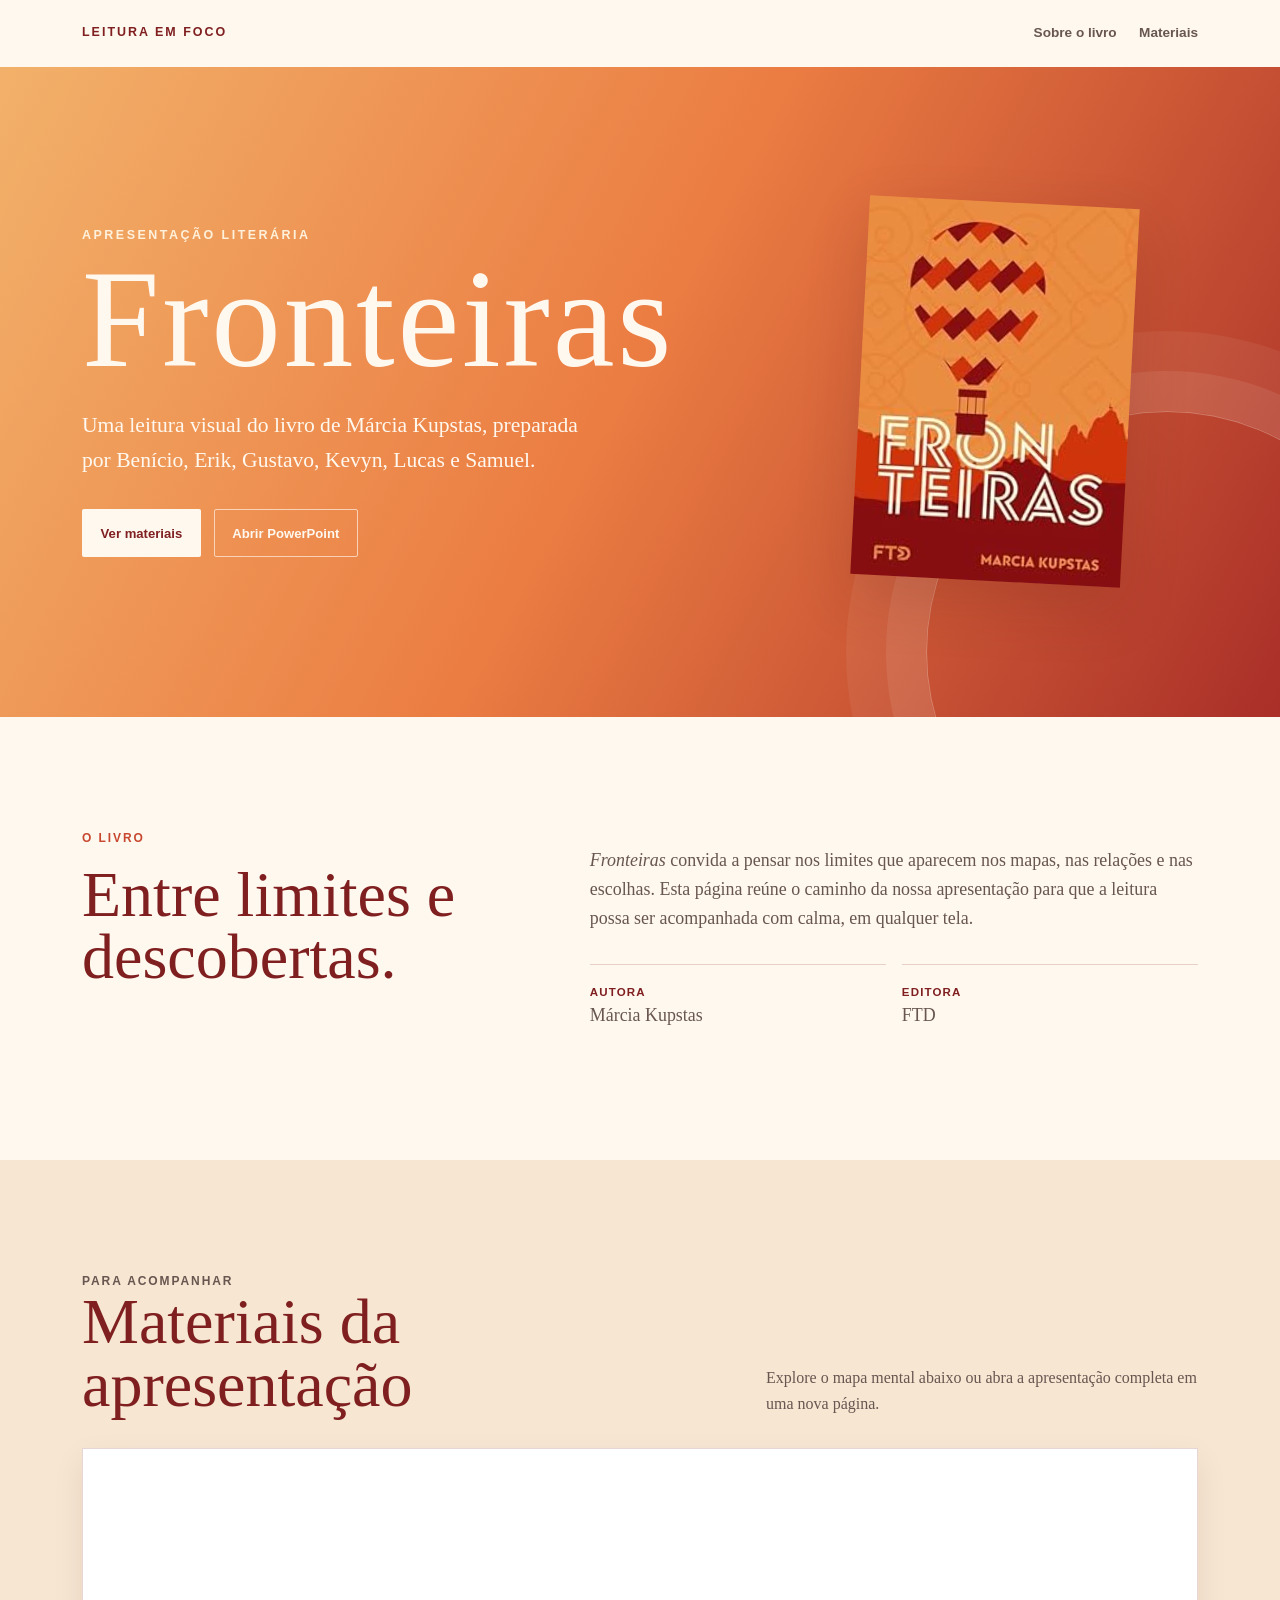
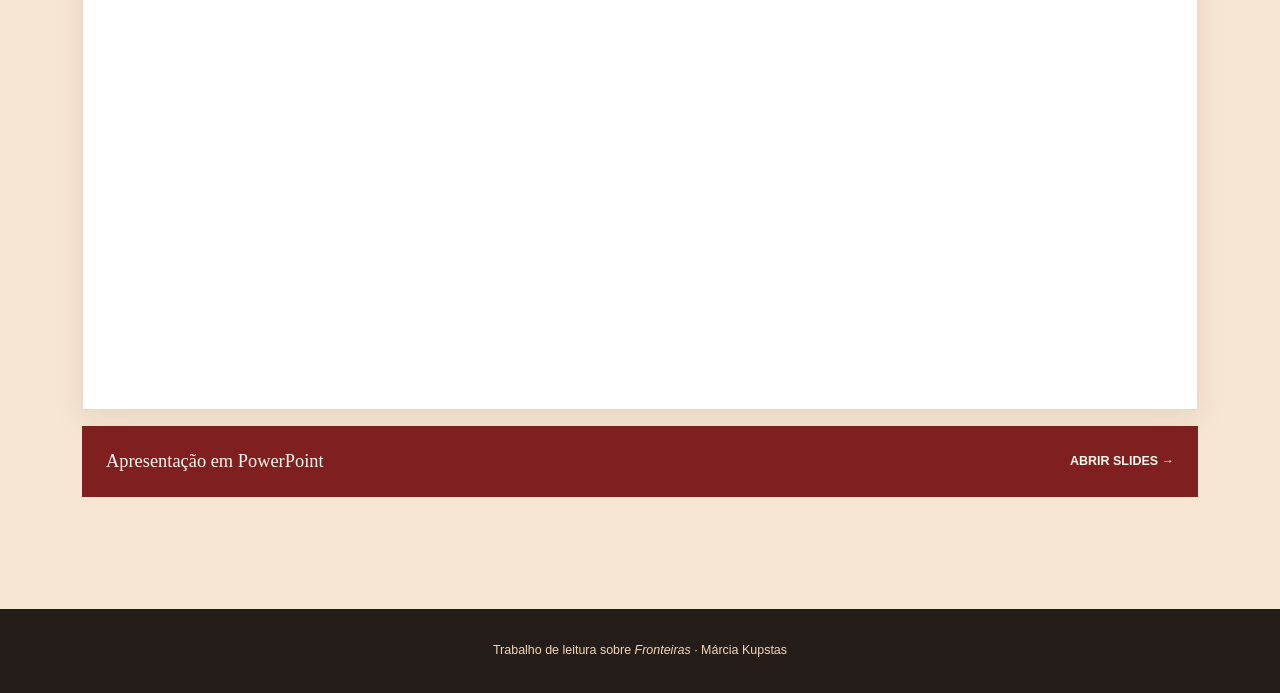
==== index.html @ c4d4e083 "a" ====
<!DOCTYPE html>
<html lang="pt-BR">

<head>
   <meta charset="UTF-8">
   <meta name="viewport" content="width=device-width, initial-scale=1.0">
   <meta name="description" content="Apresentação do livro Fronteiras, de Márcia Kupstas, com mapa mental e slides.">
   <title>Fronteiras | Apresentação do livro</title>
   <style>
      :root {
         --ink: #251d1a;
         --muted: #685650;
         --paper: #fff8ef;
         --cream: #f6e6d2;
         --coral: #c8482f;
         --deep-red: #7f1f20;
         --line: rgba(127, 31, 32, .18);
         --shadow: 0 22px 60px rgba(74, 27, 17, .16);
      }

      * {
         box-sizing: border-box;
      }

      html {
         scroll-behavior: smooth;
      }

      body {
         margin: 0;
         color: var(--ink);
         background: var(--paper);
         font-family: Georgia, "Times New Roman", serif;
         line-height: 1.6;
      }

      a {
         color: inherit;
      }

      .skip-link {
         position: absolute;
         left: 1rem;
         top: -4rem;
         z-index: 10;
         padding: .7rem 1rem;
         color: white;
         background: var(--deep-red);
         font-family: Arial, sans-serif;
         font-weight: 700;
      }

      .skip-link:focus {
         top: 1rem;
      }

      :focus-visible {
         outline: 3px solid #0d5c67;
         outline-offset: 4px;
      }

      .site-header {
         display: flex;
         align-items: center;
         justify-content: space-between;
         gap: 1.5rem;
         max-width: 1180px;
         margin: 0 auto;
         padding: 1.4rem 2rem;
      }

      .brand {
         color: var(--deep-red);
         font-family: Arial, sans-serif;
         font-size: .78rem;
         font-weight: 800;
         letter-spacing: .16em;
         text-decoration: none;
         text-transform: uppercase;
      }

      nav {
         display: flex;
         gap: 1.4rem;
      }

      nav a {
         color: var(--muted);
         font-family: Arial, sans-serif;
         font-size: .85rem;
         font-weight: 700;
         text-decoration: none;
      }

      nav a:hover {
         color: var(--coral);
      }

      .hero {
         position: relative;
         overflow: hidden;
         background: linear-gradient(118deg, #f2b16a 0%, #eb7c42 49%, #a92f28 100%);
      }

      .hero::after {
         position: absolute;
         right: -8rem;
         bottom: -11rem;
         width: 30rem;
         height: 30rem;
         border: 1px solid rgba(255, 248, 239, .3);
         border-radius: 50%;
         box-shadow: 0 0 0 2.5rem rgba(255, 248, 239, .08), 0 0 0 5rem rgba(255, 248, 239, .06);
         content: "";
      }

      .hero-inner {
         display: grid;
         grid-template-columns: minmax(0, 1.2fr) minmax(220px, .8fr);
         align-items: center;
         gap: clamp(2rem, 8vw, 8rem);
         max-width: 1180px;
         min-height: min(650px, calc(100vh - 78px));
         margin: 0 auto;
         padding: 5rem 2rem;
      }

      .eyebrow {
         margin: 0 0 1rem;
         color: #fff1db;
         font-family: Arial, sans-serif;
         font-size: .78rem;
         font-weight: 800;
         letter-spacing: .2em;
         text-transform: uppercase;
      }

      h1 {
         max-width: 8ch;
         margin: 0;
         color: #fff8ef;
         font-size: clamp(4rem, 11vw, 8.7rem);
         font-weight: 400;
         letter-spacing: .02em;
         line-height: .82;
      }

      .hero-copy {
         max-width: 31rem;
         margin: 2rem 0 0;
         color: #fff8ef;
         font-size: clamp(1.05rem, 2vw, 1.35rem);
      }

      .hero-actions {
         display: flex;
         flex-wrap: wrap;
         gap: .8rem;
         margin-top: 2rem;
      }

      .button {
         display: inline-flex;
         align-items: center;
         justify-content: center;
         min-height: 3rem;
         padding: .65rem 1.1rem;
         border: 1px solid transparent;
         border-radius: 2px;
         font-family: Arial, sans-serif;
         font-size: .82rem;
         font-weight: 800;
         text-decoration: none;
         transition: transform .2s ease, background-color .2s ease;
      }

      .button:hover {
         transform: translateY(-2px);
      }

      .button-primary {
         color: var(--deep-red);
         background: #fff8ef;
      }

      .button-secondary {
         color: #fff8ef;
         border-color: rgba(255, 248, 239, .65);
      }

      .cover {
         position: relative;
         z-index: 1;
         width: min(100%, 270px);
         margin: 0 auto;
         box-shadow: var(--shadow);
         transform: rotate(3deg);
      }

      .cover img {
         display: block;
         width: 100%;
         height: auto;
      }

      .section {
         max-width: 1180px;
         margin: 0 auto;
         padding: clamp(4rem, 9vw, 7rem) 2rem;
      }

      .intro-grid {
         display: grid;
         grid-template-columns: minmax(0, .8fr) minmax(0, 1.2fr);
         gap: clamp(2rem, 8vw, 8rem);
         align-items: start;
      }

      .section-label {
         margin: 0 0 1rem;
         color: var(--coral);
         font-family: Arial, sans-serif;
         font-size: .75rem;
         font-weight: 800;
         letter-spacing: .16em;
         text-transform: uppercase;
      }

      h2 {
         margin: 0;
         color: var(--deep-red);
         font-size: clamp(2.4rem, 5vw, 4.8rem);
         font-weight: 400;
         line-height: .98;
      }

      .intro-copy {
         max-width: 38rem;
         color: var(--muted);
         font-size: 1.12rem;
      }

      .facts {
         display: grid;
         grid-template-columns: repeat(2, 1fr);
         gap: 1rem;
         margin-top: 2rem;
      }

      .fact {
         padding: 1.1rem 0;
         border-top: 1px solid var(--line);
      }

      .fact strong {
         display: block;
         color: var(--deep-red);
         font-family: Arial, sans-serif;
         font-size: .72rem;
         letter-spacing: .1em;
         text-transform: uppercase;
      }

      .showcase {
         background: var(--cream);
      }

      .section-heading {
         display: flex;
         justify-content: space-between;
         gap: 2rem;
         align-items: end;
         margin-bottom: 2rem;
      }

      .section-heading p {
         max-width: 27rem;
         margin: 0;
         color: var(--muted);
      }

      .embed-frame {
         overflow: hidden;
         min-height: 500px;
         border: 1px solid var(--line);
         background: white;
         box-shadow: 0 12px 30px rgba(74, 27, 17, .08);
      }

      .embed-frame iframe {
         display: block;
         width: 100%;
         height: 560px;
         border: 0;
      }

      .slides-link {
         display: flex;
         align-items: center;
         justify-content: space-between;
         gap: 1.5rem;
         margin-top: 1rem;
         padding: 1.3rem 1.5rem;
         color: var(--paper);
         background: var(--deep-red);
         text-decoration: none;
      }

      .slides-link:hover {
         background: var(--coral);
      }

      .slides-link span:first-child {
         font-size: 1.15rem;
      }

      .slides-link span:last-child {
         font-family: Arial, sans-serif;
         font-size: .78rem;
         font-weight: 800;
         text-transform: uppercase;
      }

      footer {
         padding: 2rem;
         color: #f5d8b4;
         background: var(--ink);
         font-family: Arial, sans-serif;
         font-size: .78rem;
         text-align: center;
      }

      @media (max-width: 700px) {
         .site-header {
            align-items: flex-start;
            padding: 1.2rem 1.2rem;
         }

         nav {
            gap: .8rem;
         }

         nav a {
            font-size: .72rem;
         }

         .hero-inner {
            grid-template-columns: 1fr;
            min-height: auto;
            padding: 4.5rem 1.2rem 5rem;
         }

         .cover {
            grid-row: 1;
            width: min(58vw, 220px);
         }

         .hero-content {
            grid-row: 2;
         }

         .section {
            padding-right: 1.2rem;
            padding-left: 1.2rem;
         }

         .intro-grid {
            grid-template-columns: 1fr;
            gap: 2rem;
         }

         .section-heading {
            display: block;
         }

         .section-heading p {
            margin-top: 1rem;
         }

         .embed-frame {
            min-height: 360px;
         }

         .embed-frame iframe {
            height: 420px;
         }

         .slides-link {
            align-items: flex-start;
            flex-direction: column;
            gap: .5rem;
         }
      }

      @media (prefers-reduced-motion: reduce) {
         html {
            scroll-behavior: auto;
         }

         .button {
            transition: none;
         }

         .button:hover {
            transform: none;
         }
      }
   </style>
</head>

<body>
   <a class="skip-link" href="#conteudo">Pular para o conteúdo</a>
   <header class="site-header">
      <a class="brand" href="index.html" aria-label="Fronteiras, início">Leitura em foco</a>
      <nav aria-label="Navegação principal">
         <a href="#sobre">Sobre o livro</a>
         <a href="#materiais">Materiais</a>
      </nav>
   </header>

   <main id="conteudo">
      <section class="hero" aria-labelledby="titulo-principal">
         <div class="hero-inner">
            <div class="hero-content">
               <p class="eyebrow">Apresentação literária</p>
               <h1 id="titulo-principal">Fronteiras</h1>
               <p class="hero-copy">Uma leitura visual do livro de Márcia Kupstas, preparada por Benício, Erik, Gustavo,
                  Kevyn, Lucas e Samuel.</p>
               <div class="hero-actions">
                  <a class="button button-primary" href="#materiais">Ver materiais</a>
                  <a class="button button-secondary" href="capa.html">Abrir PowerPoint</a>
               </div>
            </div>
            <figure class="cover">
               <img src="public/capa-livro.png" alt="Capa do livro Fronteiras, de Márcia Kupstas">
            </figure>
         </div>
      </section>

      <section class="section" id="sobre" aria-labelledby="sobre-titulo">
         <div class="intro-grid">
            <div>
               <p class="section-label">O livro</p>
               <h2 id="sobre-titulo">Entre limites e descobertas.</h2>
            </div>
            <div class="intro-copy">
               <p><em>Fronteiras</em> convida a pensar nos limites que aparecem nos mapas, nas relações e nas escolhas.
                  Esta página reúne o caminho da nossa apresentação para que a leitura possa ser acompanhada com calma,
                  em qualquer tela.</p>
               <div class="facts" aria-label="Informações do livro">
                  <div class="fact"><strong>Autora</strong>Márcia Kupstas</div>
                  <div class="fact"><strong>Editora</strong>FTD</div>
               </div>
            </div>
         </div>
      </section>

      <section class="showcase" id="materiais" aria-labelledby="materiais-titulo">
         <div class="section">
            <div class="section-heading">
               <div>
                  <p class="section-label">Para acompanhar</p>
                  <h2 id="materiais-titulo">Materiais da apresentação</h2>
               </div>
               <p>Explore o mapa mental abaixo ou abra a apresentação completa em uma nova página.</p>
            </div>
            <div class="embed-frame">
               <iframe
                  src="https://embed.coggle.it/diagram/aqmb4dEy4UHBpnop/6BCoBfhQWocgBFJ1VQScPAamagjJx0FGRqaHLo5Eqbg"
                  title="Mapa mental da apresentação sobre o livro Fronteiras" allowfullscreen loading="lazy"></iframe>
            </div>
            <a class="slides-link" href="capa.html">
               <span>Apresentação em PowerPoint</span>
               <span>Abrir slides &rarr;</span>
            </a>
         </div>
      </section>
   </main>

   <footer>Trabalho de leitura sobre <em>Fronteiras</em> · Márcia Kupstas</footer>
</body>

</html>
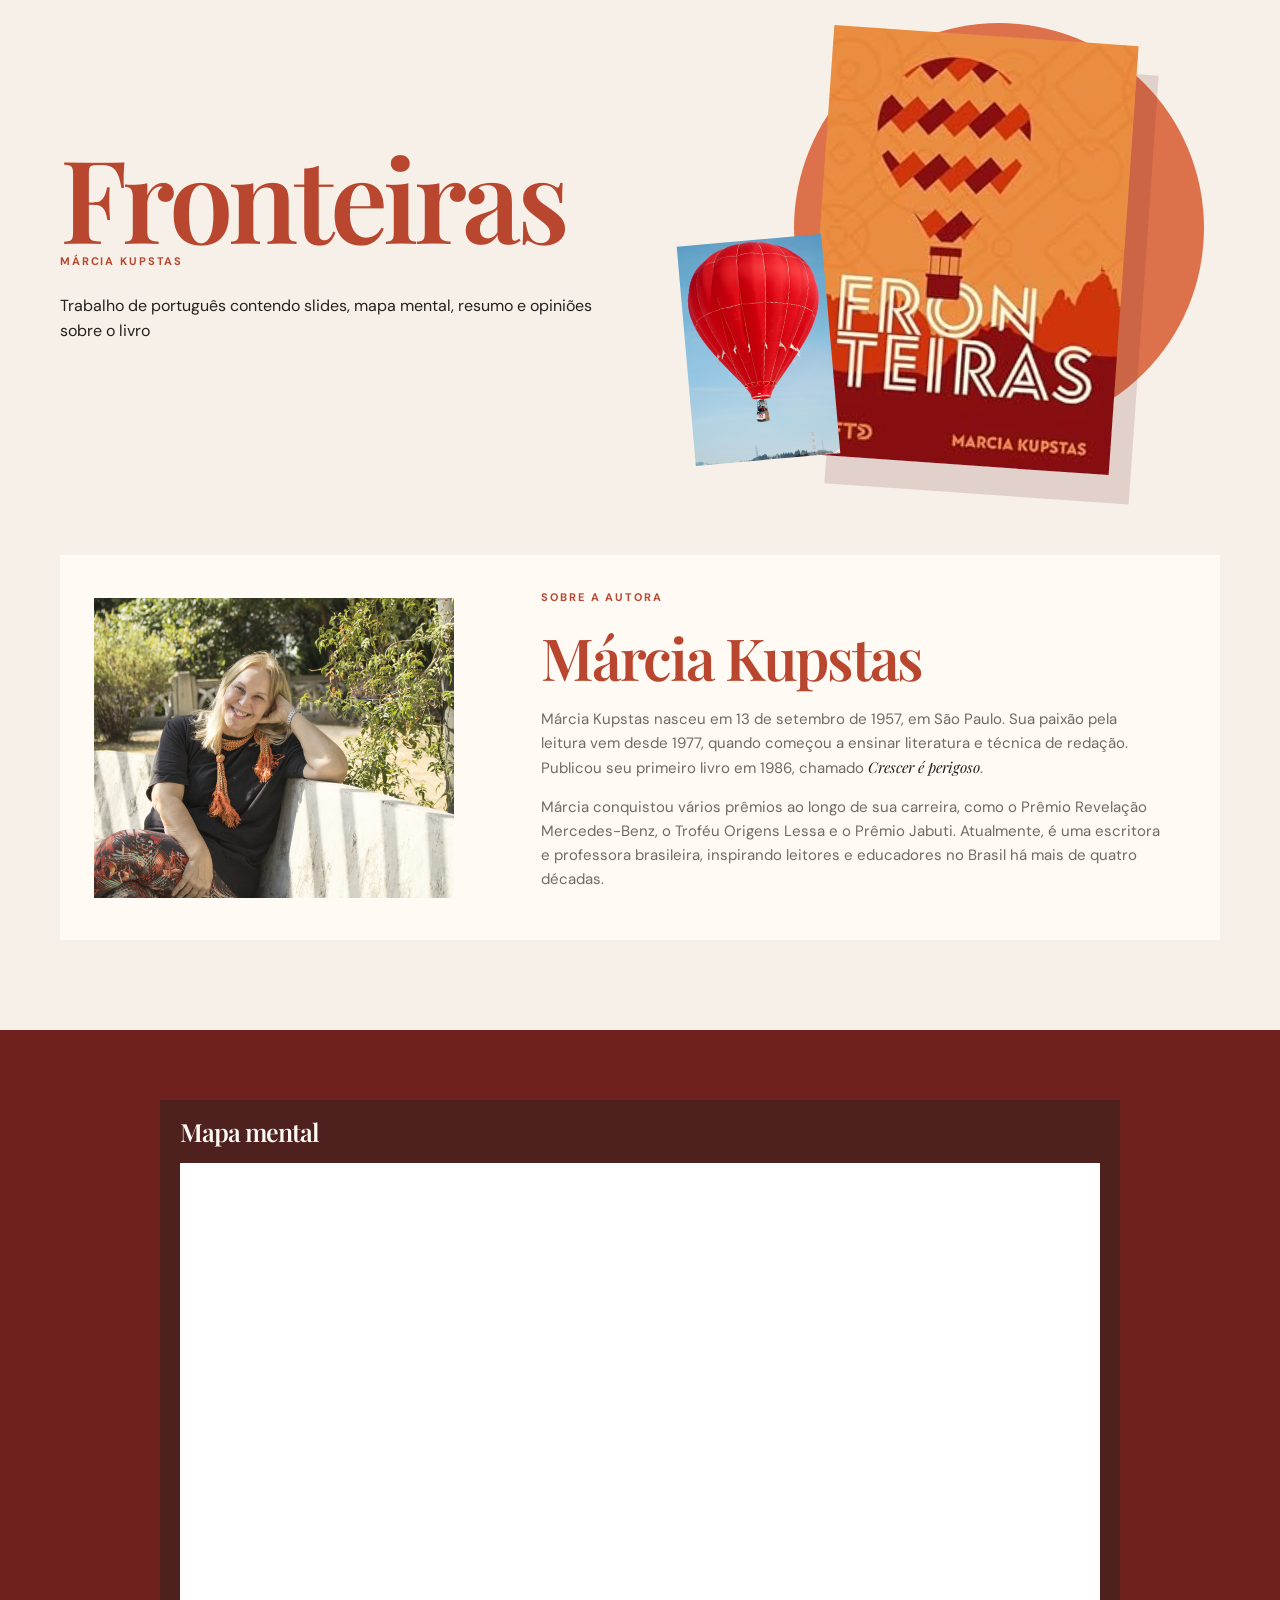
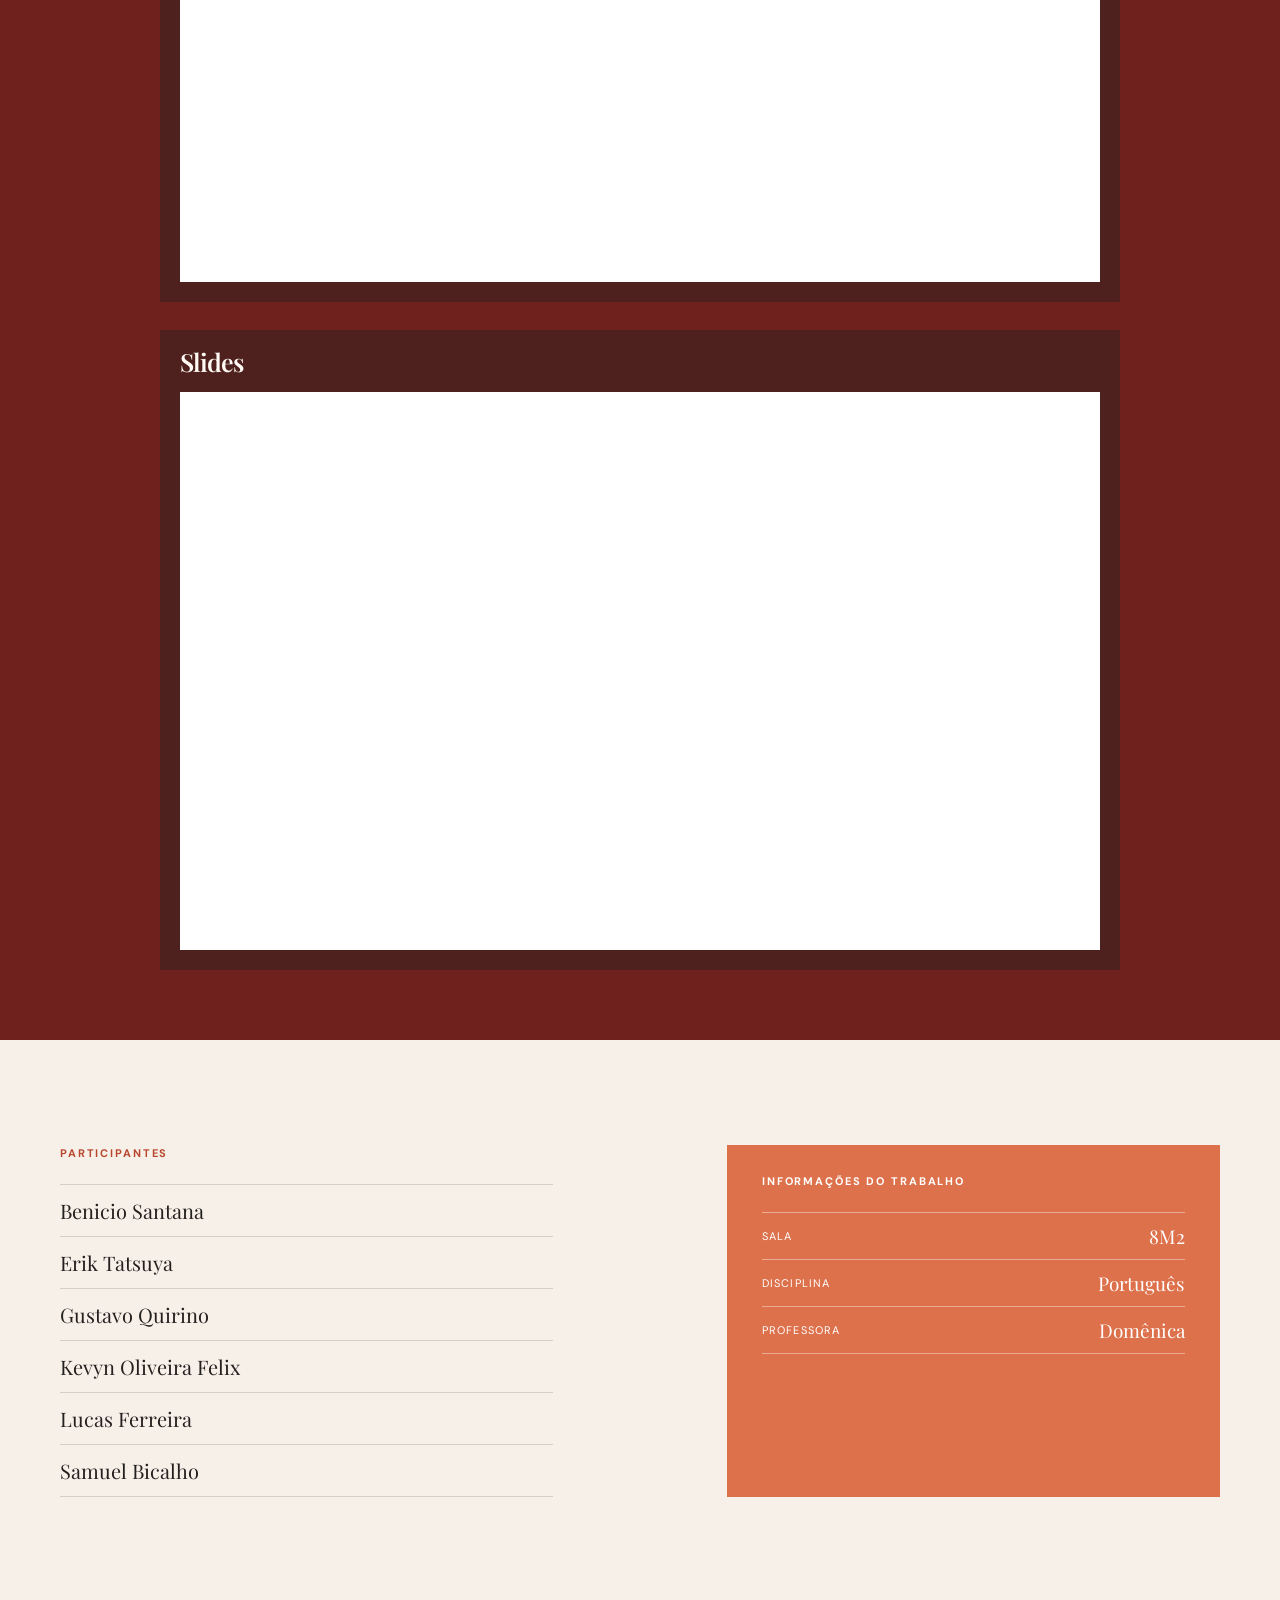
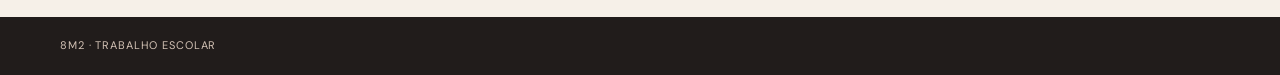
==== commit 6b8b6389: "terminado" ====
--- a/index.html
+++ b/index.html
@@ -1,483 +1,123 @@
-<!DOCTYPE html>
+<!doctype html>
 <html lang="pt-BR">
-
-<head>
-   <meta charset="UTF-8">
-   <meta name="viewport" content="width=device-width, initial-scale=1.0">
-   <meta name="description" content="Apresentação do livro Fronteiras, de Márcia Kupstas, com mapa mental e slides.">
-   <title>Fronteiras | Apresentação do livro</title>
-   <style>
-      :root {
-         --ink: #251d1a;
-         --muted: #685650;
-         --paper: #fff8ef;
-         --cream: #f6e6d2;
-         --coral: #c8482f;
-         --deep-red: #7f1f20;
-         --line: rgba(127, 31, 32, .18);
-         --shadow: 0 22px 60px rgba(74, 27, 17, .16);
-      }
-
-      * {
-         box-sizing: border-box;
-      }
-
-      html {
-         scroll-behavior: smooth;
-      }
-
-      body {
-         margin: 0;
-         color: var(--ink);
-         background: var(--paper);
-         font-family: Georgia, "Times New Roman", serif;
-         line-height: 1.6;
-      }
-
-      a {
-         color: inherit;
-      }
-
-      .skip-link {
-         position: absolute;
-         left: 1rem;
-         top: -4rem;
-         z-index: 10;
-         padding: .7rem 1rem;
-         color: white;
-         background: var(--deep-red);
-         font-family: Arial, sans-serif;
-         font-weight: 700;
-      }
-
-      .skip-link:focus {
-         top: 1rem;
-      }
-
-      :focus-visible {
-         outline: 3px solid #0d5c67;
-         outline-offset: 4px;
-      }
-
-      .site-header {
-         display: flex;
-         align-items: center;
-         justify-content: space-between;
-         gap: 1.5rem;
-         max-width: 1180px;
-         margin: 0 auto;
-         padding: 1.4rem 2rem;
-      }
-
-      .brand {
-         color: var(--deep-red);
-         font-family: Arial, sans-serif;
-         font-size: .78rem;
-         font-weight: 800;
-         letter-spacing: .16em;
-         text-decoration: none;
-         text-transform: uppercase;
-      }
-
-      nav {
-         display: flex;
-         gap: 1.4rem;
-      }
-
-      nav a {
-         color: var(--muted);
-         font-family: Arial, sans-serif;
-         font-size: .85rem;
-         font-weight: 700;
-         text-decoration: none;
-      }
-
-      nav a:hover {
-         color: var(--coral);
-      }
-
-      .hero {
-         position: relative;
-         overflow: hidden;
-         background: linear-gradient(118deg, #f2b16a 0%, #eb7c42 49%, #a92f28 100%);
-      }
-
-      .hero::after {
-         position: absolute;
-         right: -8rem;
-         bottom: -11rem;
-         width: 30rem;
-         height: 30rem;
-         border: 1px solid rgba(255, 248, 239, .3);
-         border-radius: 50%;
-         box-shadow: 0 0 0 2.5rem rgba(255, 248, 239, .08), 0 0 0 5rem rgba(255, 248, 239, .06);
-         content: "";
-      }
-
-      .hero-inner {
-         display: grid;
-         grid-template-columns: minmax(0, 1.2fr) minmax(220px, .8fr);
-         align-items: center;
-         gap: clamp(2rem, 8vw, 8rem);
-         max-width: 1180px;
-         min-height: min(650px, calc(100vh - 78px));
-         margin: 0 auto;
-         padding: 5rem 2rem;
-      }
-
-      .eyebrow {
-         margin: 0 0 1rem;
-         color: #fff1db;
-         font-family: Arial, sans-serif;
-         font-size: .78rem;
-         font-weight: 800;
-         letter-spacing: .2em;
-         text-transform: uppercase;
-      }
-
-      h1 {
-         max-width: 8ch;
-         margin: 0;
-         color: #fff8ef;
-         font-size: clamp(4rem, 11vw, 8.7rem);
-         font-weight: 400;
-         letter-spacing: .02em;
-         line-height: .82;
-      }
-
-      .hero-copy {
-         max-width: 31rem;
-         margin: 2rem 0 0;
-         color: #fff8ef;
-         font-size: clamp(1.05rem, 2vw, 1.35rem);
-      }
-
-      .hero-actions {
-         display: flex;
-         flex-wrap: wrap;
-         gap: .8rem;
-         margin-top: 2rem;
-      }
-
-      .button {
-         display: inline-flex;
-         align-items: center;
-         justify-content: center;
-         min-height: 3rem;
-         padding: .65rem 1.1rem;
-         border: 1px solid transparent;
-         border-radius: 2px;
-         font-family: Arial, sans-serif;
-         font-size: .82rem;
-         font-weight: 800;
-         text-decoration: none;
-         transition: transform .2s ease, background-color .2s ease;
-      }
-
-      .button:hover {
-         transform: translateY(-2px);
-      }
-
-      .button-primary {
-         color: var(--deep-red);
-         background: #fff8ef;
-      }
-
-      .button-secondary {
-         color: #fff8ef;
-         border-color: rgba(255, 248, 239, .65);
-      }
-
-      .cover {
-         position: relative;
-         z-index: 1;
-         width: min(100%, 270px);
-         margin: 0 auto;
-         box-shadow: var(--shadow);
-         transform: rotate(3deg);
-      }
-
-      .cover img {
-         display: block;
-         width: 100%;
-         height: auto;
-      }
-
-      .section {
-         max-width: 1180px;
-         margin: 0 auto;
-         padding: clamp(4rem, 9vw, 7rem) 2rem;
-      }
-
-      .intro-grid {
-         display: grid;
-         grid-template-columns: minmax(0, .8fr) minmax(0, 1.2fr);
-         gap: clamp(2rem, 8vw, 8rem);
-         align-items: start;
-      }
-
-      .section-label {
-         margin: 0 0 1rem;
-         color: var(--coral);
-         font-family: Arial, sans-serif;
-         font-size: .75rem;
-         font-weight: 800;
-         letter-spacing: .16em;
-         text-transform: uppercase;
-      }
-
-      h2 {
-         margin: 0;
-         color: var(--deep-red);
-         font-size: clamp(2.4rem, 5vw, 4.8rem);
-         font-weight: 400;
-         line-height: .98;
-      }
-
-      .intro-copy {
-         max-width: 38rem;
-         color: var(--muted);
-         font-size: 1.12rem;
-      }
-
-      .facts {
-         display: grid;
-         grid-template-columns: repeat(2, 1fr);
-         gap: 1rem;
-         margin-top: 2rem;
-      }
-
-      .fact {
-         padding: 1.1rem 0;
-         border-top: 1px solid var(--line);
-      }
-
-      .fact strong {
-         display: block;
-         color: var(--deep-red);
-         font-family: Arial, sans-serif;
-         font-size: .72rem;
-         letter-spacing: .1em;
-         text-transform: uppercase;
-      }
-
-      .showcase {
-         background: var(--cream);
-      }
-
-      .section-heading {
-         display: flex;
-         justify-content: space-between;
-         gap: 2rem;
-         align-items: end;
-         margin-bottom: 2rem;
-      }
-
-      .section-heading p {
-         max-width: 27rem;
-         margin: 0;
-         color: var(--muted);
-      }
-
-      .embed-frame {
-         overflow: hidden;
-         min-height: 500px;
-         border: 1px solid var(--line);
-         background: white;
-         box-shadow: 0 12px 30px rgba(74, 27, 17, .08);
-      }
-
-      .embed-frame iframe {
-         display: block;
-         width: 100%;
-         height: 560px;
-         border: 0;
-      }
-
-      .slides-link {
-         display: flex;
-         align-items: center;
-         justify-content: space-between;
-         gap: 1.5rem;
-         margin-top: 1rem;
-         padding: 1.3rem 1.5rem;
-         color: var(--paper);
-         background: var(--deep-red);
-         text-decoration: none;
-      }
-
-      .slides-link:hover {
-         background: var(--coral);
-      }
-
-      .slides-link span:first-child {
-         font-size: 1.15rem;
-      }
-
-      .slides-link span:last-child {
-         font-family: Arial, sans-serif;
-         font-size: .78rem;
-         font-weight: 800;
-         text-transform: uppercase;
-      }
-
-      footer {
-         padding: 2rem;
-         color: #f5d8b4;
-         background: var(--ink);
-         font-family: Arial, sans-serif;
-         font-size: .78rem;
-         text-align: center;
-      }
-
-      @media (max-width: 700px) {
-         .site-header {
-            align-items: flex-start;
-            padding: 1.2rem 1.2rem;
-         }
-
-         nav {
-            gap: .8rem;
-         }
-
-         nav a {
-            font-size: .72rem;
-         }
-
-         .hero-inner {
-            grid-template-columns: 1fr;
-            min-height: auto;
-            padding: 4.5rem 1.2rem 5rem;
-         }
-
-         .cover {
-            grid-row: 1;
-            width: min(58vw, 220px);
-         }
-
-         .hero-content {
-            grid-row: 2;
-         }
-
-         .section {
-            padding-right: 1.2rem;
-            padding-left: 1.2rem;
-         }
-
-         .intro-grid {
-            grid-template-columns: 1fr;
-            gap: 2rem;
-         }
-
-         .section-heading {
-            display: block;
-         }
-
-         .section-heading p {
-            margin-top: 1rem;
-         }
-
-         .embed-frame {
-            min-height: 360px;
-         }
-
-         .embed-frame iframe {
-            height: 420px;
-         }
-
-         .slides-link {
-            align-items: flex-start;
-            flex-direction: column;
-            gap: .5rem;
-         }
-      }
-
-      @media (prefers-reduced-motion: reduce) {
-         html {
-            scroll-behavior: auto;
-         }
-
-         .button {
-            transition: none;
-         }
-
-         .button:hover {
-            transform: none;
-         }
-      }
-   </style>
-</head>
-
-<body>
-   <a class="skip-link" href="#conteudo">Pular para o conteúdo</a>
-   <header class="site-header">
-      <a class="brand" href="index.html" aria-label="Fronteiras, início">Leitura em foco</a>
-      <nav aria-label="Navegação principal">
-         <a href="#sobre">Sobre o livro</a>
-         <a href="#materiais">Materiais</a>
-      </nav>
-   </header>
-
-   <main id="conteudo">
-      <section class="hero" aria-labelledby="titulo-principal">
-         <div class="hero-inner">
-            <div class="hero-content">
-               <p class="eyebrow">Apresentação literária</p>
-               <h1 id="titulo-principal">Fronteiras</h1>
-               <p class="hero-copy">Uma leitura visual do livro de Márcia Kupstas, preparada por Benício, Erik, Gustavo,
-                  Kevyn, Lucas e Samuel.</p>
-               <div class="hero-actions">
-                  <a class="button button-primary" href="#materiais">Ver materiais</a>
-                  <a class="button button-secondary" href="capa.html">Abrir PowerPoint</a>
-               </div>
-            </div>
-            <figure class="cover">
-               <img src="public/capa-livro.png" alt="Capa do livro Fronteiras, de Márcia Kupstas">
-            </figure>
-         </div>
+  <head>
+    <meta charset="UTF-8" />
+    <meta name="viewport" content="width=device-width, initial-scale=1.0" />
+    <meta
+      name="description"
+      content="Trabalho escolar sobre o livro Fronteiras, de Márcia Kupstas."
+    />
+    <title>Fronteiras | Trabalho de Português</title>
+    <link
+      rel="shortcut icon"
+      href="public/bola-laranja.png"
+      type="image/x-icon"
+    />
+    <link rel="preconnect" href="https://fonts.googleapis.com" />
+    <link rel="preconnect" href="https://fonts.gstatic.com" crossorigin />
+    <link
+      href="https://fonts.googleapis.com/css2?family=DM+Sans:wght@400;500;700&family=Playfair+Display:wght@600;700&display=swap"
+      rel="stylesheet"
+    />
+    <link rel="stylesheet" href="style.css" />
+    <script src="script.js" defer></script>
+  </head>
+  <body>
+    <main class="section-shell">
+      <section class="intro">
+        <div class="intro-copy">
+          <h1>Fronteiras</h1>
+          <p class="eyebrow">Márcia Kupstas</p>
+          <p>
+            Trabalho de português contendo slides, mapa mental, resumo e
+            opiniões sobre o livro
+          </p>
+        </div>
+        <div class="cover-wrap">
+          <div class="sun-disc"></div>
+          <img
+            class="balloon-image"
+            src="public/balao-ar-quente.png"
+            alt="Balão de ar quente vermelho no céu"
+          />
+          <img
+            src="public/capa-livro.png"
+            alt="Capa do livro Fronteiras, de Márcia Kupstas"
+          />
+        </div>
       </section>
-
-      <section class="section" id="sobre" aria-labelledby="sobre-titulo">
-         <div class="intro-grid">
-            <div>
-               <p class="section-label">O livro</p>
-               <h2 id="sobre-titulo">Entre limites e descobertas.</h2>
-            </div>
-            <div class="intro-copy">
-               <p><em>Fronteiras</em> convida a pensar nos limites que aparecem nos mapas, nas relações e nas escolhas.
-                  Esta página reúne o caminho da nossa apresentação para que a leitura possa ser acompanhada com calma,
-                  em qualquer tela.</p>
-               <div class="facts" aria-label="Informações do livro">
-                  <div class="fact"><strong>Autora</strong>Márcia Kupstas</div>
-                  <div class="fact"><strong>Editora</strong>FTD</div>
-               </div>
-            </div>
-         </div>
+      <section class="author-bio" aria-labelledby="author-bio-title">
+        <div class="author-photo">
+          <img src="public/marcia-kupstas.png" alt="Márcia Kupstas" />
+        </div>
+        <div class="author-copy">
+          <p class="eyebrow">Sobre a autora</p>
+          <h2 id="author-bio-title">Márcia Kupstas</h2>
+          <p>
+            Márcia Kupstas nasceu em 13 de setembro de 1957, em São Paulo. Sua
+            paixão pela leitura vem desde 1977, quando começou a ensinar
+            literatura e técnica de redação. Publicou seu primeiro livro em
+            1986, chamado <em>Crescer é perigoso</em>.
+          </p>
+          <p>
+            Márcia conquistou vários prêmios ao longo de sua carreira, como o
+            Prêmio Revelação Mercedes-Benz, o Troféu Origens Lessa e o Prêmio
+            Jabuti. Atualmente, é uma escritora e professora brasileira,
+            inspirando leitores e educadores no Brasil há mais de quatro
+            décadas.
+          </p>
+        </div>
       </section>
-
-      <section class="showcase" id="materiais" aria-labelledby="materiais-titulo">
-         <div class="section">
-            <div class="section-heading">
-               <div>
-                  <p class="section-label">Para acompanhar</p>
-                  <h2 id="materiais-titulo">Materiais da apresentação</h2>
-               </div>
-               <p>Explore o mapa mental abaixo ou abra a apresentação completa em uma nova página.</p>
-            </div>
-            <div class="embed-frame">
-               <iframe
-                  src="https://embed.coggle.it/diagram/aqmb4dEy4UHBpnop/6BCoBfhQWocgBFJ1VQScPAamagjJx0FGRqaHLo5Eqbg"
-                  title="Mapa mental da apresentação sobre o livro Fronteiras" allowfullscreen loading="lazy"></iframe>
-            </div>
-            <a class="slides-link" href="capa.html">
-               <span>Apresentação em PowerPoint</span>
-               <span>Abrir slides &rarr;</span>
-            </a>
-         </div>
+      <section class="materials" aria-label="Apresentação do trabalho">
+        <article class="embed-card">
+          <h2>Mapa mental</h2>
+          <div class="iframe-wrap map-frame">
+            <iframe
+              width="853"
+              height="480"
+              src="https://embed.coggle.it/diagram/aq3Lt5nqGndYpMgN/8DyzbVr3TcuH5D7anlyt4iBhnQEf9iRYHFNM1KvsgRE"
+              frameborder="0"
+              allowfullscreen
+            ></iframe>
+          </div>
+        </article>
+        <article class="embed-card">
+          <h2>Slides</h2>
+          <div class="iframe-wrap slides-frame">
+            <iframe
+              src="https://unipead-my.sharepoint.com/personal/gustavo_uccela_aluno_objetivo_br/_layouts/15/Doc.aspx?sourcedoc={512b8b87-bc1d-4335-b425-4b519f90527d}&amp;action=embedview&amp;wdAr=1.7777777777777777"
+              title="Apresentação em PowerPoint sobre o livro Fronteiras"
+              allowfullscreen
+              loading="lazy"
+              >Não foi possível carregar a apresentação.</iframe
+            >
+          </div>
+        </article>
       </section>
-   </main>
-
-   <footer>Trabalho de leitura sobre <em>Fronteiras</em> · Márcia Kupstas</footer>
-</body>
-
-</html>+      <section class="credits">
+        <div>
+          <p class="eyebrow">Participantes</p>
+          <ul>
+            <li>Benicio Santana</li>
+            <li>Erik Tatsuya</li>
+            <li>Gustavo Quirino</li>
+            <li>Kevyn Oliveira Felix</li>
+            <li>Lucas Ferreira</li>
+            <li>Samuel Bicalho</li>
+          </ul>
+        </div>
+        <div class="teacher">
+          <p class="eyebrow">Informações do trabalho</p>
+          <div class="class-info">
+            <p><span>Sala</span><strong>8M2</strong></p>
+            <p><span>Disciplina</span><strong>Português</strong></p>
+            <p><span>Professora</span><strong>Domênica</strong></p>
+          </div>
+        </div>
+      </section>
+    </main>
+    <footer class="site-footer">
+      <div class="section-shell">8M2 · Trabalho escolar</div>
+    </footer>
+  </body>
+</html>
--- a/style.css
+++ b/style.css
@@ -0,0 +1,55 @@
+:root { --ink: #24201f; --muted: #706965; --paper: #f6f0e8; --cream: #fffaf4; --rust: #b9472f; --terracotta: #dd714c; --wine: #6f211e; --line: rgba(36, 32, 31, .16); --serif: "Playfair Display", Georgia, serif; --sans: "DM Sans", Arial, sans-serif; }
+* { box-sizing: border-box; }
+html { scroll-behavior: smooth; }
+body { margin: 0; color: var(--ink); background: var(--paper); font-family: var(--sans); line-height: 1.6; }
+a { color: inherit; text-decoration: none; }
+.section-shell { width: min(1160px, calc(100% - 64px)); margin: 0 auto; }
+.site-header { align-items: center; display: flex; justify-content: space-between; margin: 0 auto; padding: 24px 32px; position: relative; width: min(1280px, 100%); z-index: 5; }
+.brand { align-items: center; display: flex; font-size: 10px; gap: 10px; letter-spacing: .13em; line-height: 1.1; text-transform: uppercase; }
+.brand strong { font-size: 13px; letter-spacing: .05em; }
+.brand-mark { align-items: center; background: var(--rust); color: var(--cream); display: flex; font-family: var(--serif); font-size: 22px; height: 38px; justify-content: center; width: 38px; }
+.site-nav { display: flex; gap: 32px; font-size: 12px; font-weight: 700; letter-spacing: .08em; text-transform: uppercase; }
+.site-nav a { border-bottom: 1px solid transparent; padding: 4px 0; transition: border-color .2s; }.site-nav a:hover { border-color: var(--rust); }
+.menu-toggle { background: none; border: 0; display: none; padding: 8px; }.menu-toggle span:not(.sr-only) { background: var(--ink); display: block; height: 2px; margin: 4px; width: 22px; }.sr-only { height: 1px; margin: -1px; overflow: hidden; position: absolute; width: 1px; clip: rect(0, 0, 0, 0); }
+.hero { align-items: center; display: grid; gap: 7%; grid-template-columns: 1fr 1fr; min-height: 690px; padding-bottom: 90px; padding-top: 45px; }.eyebrow, .small-label { color: var(--rust); font-size: 11px; font-weight: 700; letter-spacing: .17em; margin: 0 0 22px; text-transform: uppercase; }
+h1, h2 { font-family: var(--serif); font-weight: 600; letter-spacing: -.04em; line-height: .98; margin: 0; } h1 { font-size: clamp(58px, 7vw, 94px); } h1 em, h2 span { color: var(--rust); font-style: normal; }.hero-text { color: var(--muted); font-size: 16px; max-width: 440px; padding-left: 2px; }.button { align-items: center; display: inline-flex; font-size: 12px; font-weight: 700; gap: 30px; letter-spacing: .09em; margin-top: 18px; padding: 15px 19px; text-transform: uppercase; }.button-primary { background: var(--rust); color: white; transition: background .2s, transform .2s; }.button-primary:hover { background: var(--wine); transform: translateY(-2px); }
+.hero-art { min-height: 510px; position: relative; }.hero-art img { box-shadow: 22px 28px 0 rgba(111, 33, 30, .15); display: block; height: min(470px, 62vw); object-fit: cover; position: absolute; right: 13%; top: 20px; transform: rotate(4deg); width: min(335px, 45vw); z-index: 2; }.sun-disc { background: var(--terracotta); border-radius: 50%; height: min(450px, 55vw); position: absolute; right: 2%; top: 3px; width: min(450px, 55vw); }.line-art { border: 1px solid rgba(185, 71, 47, .32); border-radius: 50%; height: 240px; position: absolute; width: 240px; }.line-art-one { left: 3%; top: 220px; }.line-art-two { height: 150px; right: 0; top: 310px; width: 150px; }.vertical-label { bottom: 66px; color: var(--rust); font-size: 10px; font-weight: 700; letter-spacing: .23em; position: absolute; right: -25px; transform: rotate(90deg); }
+.book-section { padding: 105px 0 135px; }.section-heading h2, .team-heading h2 { font-size: clamp(46px, 6vw, 72px); }.book-grid { display: grid; gap: 15%; grid-template-columns: 1fr 1fr; margin-top: 75px; }.book-intro { align-items: flex-start; display: flex; font-size: 19px; gap: 18px; line-height: 1.7; max-width: 490px; }.book-intro p:last-child { margin-top: 0; }.drop-cap { color: var(--rust); font-family: var(--serif); font-size: 80px; line-height: .7; margin: 0; }.themes { border-top: 1px solid var(--line); }.themes article { align-items: flex-start; border-bottom: 1px solid var(--line); display: flex; gap: 25px; padding: 20px 0; }.themes article > span, .number { color: var(--rust); font-size: 11px; font-weight: 700; letter-spacing: .1em; }.themes h3 { font-family: var(--serif); font-size: 22px; margin: -7px 0 2px; }.themes p:not(.small-label) { color: var(--muted); font-size: 13px; margin: 0; }
+.materials-section { background: var(--wine); color: var(--cream); padding: 105px 0 120px; }.light .eyebrow, .light h2 span { color: #ef9a70; }.light { margin-bottom: 65px; }.embed-grid { display: grid; gap: 28px; grid-template-columns: 1fr 1fr; }.embed-card { background: #4e211f; padding: 20px; }.embed-card-header { align-items: center; display: flex; gap: 16px; margin-bottom: 18px; }.embed-card-header h3 { font-family: var(--serif); font-size: 24px; margin: 0; }.number { color: #ef9a70; }.iframe-wrap { background: #fff; overflow: hidden; position: relative; width: 100%; }.map-frame { aspect-ratio: 1.28; }.slides-frame { aspect-ratio: 1.65; }.iframe-wrap iframe { border: 0; height: 100%; left: 0; position: absolute; top: 0; width: 100%; }
+.team-section { padding: 120px 0 130px; }.team-content { align-items: start; display: grid; gap: 15%; grid-template-columns: 1fr 1fr; margin-top: 75px; }.team-list ol { border-top: 1px solid var(--line); counter-reset: member; list-style: none; margin: 0; padding: 0; }.team-list li { border-bottom: 1px solid var(--line); counter-increment: member; font-family: var(--serif); font-size: 21px; padding: 13px 0 13px 42px; position: relative; }.team-list li::before { color: var(--rust); content: counter(member, decimal-leading-zero); font: 11px var(--sans); left: 0; position: absolute; top: 20px; }.teacher-note { background: var(--terracotta); color: white; min-height: 250px; padding: 35px 40px; position: relative; }.quote-mark { font: 72px/1 var(--serif); opacity: .4; }.teacher-note p { font: 26px/1.2 var(--serif); margin: 8px 0 45px; max-width: 340px; }.teacher-note div { border-top: 1px solid rgba(255,255,255,.35); display: flex; flex-direction: column; font-size: 11px; letter-spacing: .1em; padding-top: 13px; text-transform: uppercase; }.teacher-note strong { font-size: 14px; letter-spacing: .02em; margin-top: 3px; text-transform: none; }.site-footer { background: #211c1b; color: #d3c2b5; font-size: 11px; letter-spacing: .08em; padding: 20px 0; text-transform: uppercase; }.site-footer .section-shell { display: flex; justify-content: space-between; }
+.reveal { opacity: 0; transform: translateY(18px); transition: opacity .65s ease, transform .65s ease; }.reveal.is-visible { opacity: 1; transform: translateY(0); }
+@media (max-width: 700px) { .section-shell { width: min(100% - 40px, 500px); }.site-header { padding: 18px 20px; }.menu-toggle { display: block; }.site-nav { background: var(--cream); border-bottom: 1px solid var(--line); display: none; flex-direction: column; gap: 18px; left: 0; padding: 22px 20px; position: absolute; right: 0; top: 74px; }.site-nav.is-open { display: flex; }.hero { display: flex; flex-direction: column; min-height: auto; padding: 65px 0 100px; }.hero-copy { width: 100%; }.hero-art { min-height: 390px; width: 100%; }.hero-art img { height: 340px; right: 14%; width: 240px; }.sun-disc { height: 320px; right: 2%; width: 320px; }.line-art-one { left: -5%; top: 180px; }.line-art-two { height: 110px; right: 0; top: 230px; width: 110px; }.vertical-label { bottom: 35px; right: -22px; }.book-section, .team-section { padding: 80px 0; }.book-grid, .team-content, .embed-grid { gap: 55px; grid-template-columns: 1fr; margin-top: 50px; }.book-intro { font-size: 17px; }.materials-section { padding: 80px 0; }.light { margin-bottom: 45px; }.embed-card { padding: 14px; }.team-content { margin-top: 50px; }.site-footer .section-shell { align-items: flex-start; flex-direction: column; gap: 8px; } }
+@media (prefers-reduced-motion: reduce) { html { scroll-behavior: auto; }.reveal { opacity: 1; transform: none; transition: none; }.button-primary { transition: none; } }
+
+/* Estrutura simples da página escolar. */
+.site-header.section-shell { align-items: center; display: flex; gap: 14px; padding: 24px 0; width: min(1160px, calc(100% - 64px)); }
+.site-header p { color: var(--muted); font-size: 11px; font-weight: 700; letter-spacing: .12em; margin: 0; text-transform: uppercase; }
+.intro { align-items: center; display: grid; gap: 8%; grid-template-columns: 1fr 1fr; min-height: 530px; padding: 35px 0 90px; }
+.intro h1 { color: var(--rust); font-size: clamp(64px, 9vw, 118px); }
+.cover-wrap { min-height: 430px; position: relative; }
+.cover-wrap img { box-shadow: 22px 28px 0 rgba(111, 33, 30, .15); display: block; height: min(430px, 57vw); object-fit: cover; position: absolute; right: 18%; top: 0; transform: rotate(4deg); width: min(305px, 42vw); z-index: 1; }
+.cover-wrap .balloon-image { box-shadow: none; height: 220px; left: 0; object-fit: cover; object-position: center top; right: auto; top: 205px; transform: rotate(-5deg); width: 145px; z-index: 2; }
+.cover-wrap .sun-disc { background: var(--terracotta); border-radius: 50%; height: min(410px, 53vw); position: absolute; right: 3%; top: -12px; width: min(410px, 53vw); }
+.author-bio { align-items: center; background: var(--cream); display: grid; gap: 8%; grid-template-columns: minmax(220px, 360px) 1fr; margin-bottom: 90px; padding: 34px; }
+.author-photo { background: var(--terracotta); overflow: hidden; }
+.author-photo img { display: block; height: 300px; object-fit: cover; object-position: center; width: 100%; }
+.author-copy { max-width: 620px; }.author-copy h2 { color: var(--rust); font-size: clamp(36px, 5vw, 58px); margin-bottom: 22px; }.author-copy p:not(.eyebrow) { color: var(--muted); font-size: 15px; margin: 0 0 15px; }.author-copy em { color: var(--ink); font-family: var(--serif); }
+.materials { background: var(--wine); display: grid; gap: 28px; grid-template-columns: minmax(0, 1fr); margin-left: calc(50% - 50vw); margin-right: 0; padding: 70px max(32px, calc((100vw - 960px) / 2)); width: 100vw; }
+.materials .embed-card { background: #4e211f; margin: 0 auto; max-width: 960px; min-width: 0; padding: 20px; width: 100%; }
+.materials h2 { color: var(--cream); font-size: 25px; margin: 0 0 18px; }
+.materials .iframe-wrap { background: #fff; overflow: hidden; position: relative; width: 100%; }
+.materials .map-frame { aspect-ratio: 1.28; }.materials .slides-frame { aspect-ratio: 1.65; }
+.materials iframe { border: 0; height: 100%; left: 0; position: absolute; top: 0; width: 100%; }
+.credits { display: grid; gap: 15%; grid-template-columns: 1fr 1fr; padding: 105px 0 120px; }
+.credits ul { border-top: 1px solid var(--line); list-style: none; margin: 0; padding: 0; }
+.credits li { border-bottom: 1px solid var(--line); font: 20px var(--serif); padding: 12px 0; }
+.teacher { background: var(--terracotta); color: white; min-height: 190px; padding: 28px 35px; }.teacher .eyebrow { color: white; }
+.class-info { border-top: 1px solid rgba(255, 255, 255, .4); }.class-info p { align-items: center; border-bottom: 1px solid rgba(255, 255, 255, .4); display: flex; justify-content: space-between; margin: 0; padding: 10px 0; }.class-info span { font-size: 11px; letter-spacing: .1em; text-transform: uppercase; }.class-info strong { font: 19px var(--serif); }
+@media (max-width: 700px) {
+	.site-header.section-shell { padding: 18px 0; width: min(100% - 40px, 500px); }
+	.intro { display: flex; flex-direction: column; gap: 25px; min-height: auto; padding: 65px 0 85px; }
+	.intro-copy { align-self: flex-start; }.cover-wrap { min-height: 350px; width: 100%; }.cover-wrap img { height: 320px; right: 15%; width: 230px; }.cover-wrap .balloon-image { height: 150px; left: 0; top: 205px; width: 105px; }.cover-wrap .sun-disc { height: 300px; right: 0; width: 300px; }
+	.author-bio { display: block; margin-bottom: 65px; padding: 20px; }.author-photo img { height: 250px; }.author-copy { padding-top: 30px; }
+	.materials { display: block; margin-left: calc(50% - 50vw); padding: 55px 20px; width: 100vw; }.materials .embed-card + .embed-card { margin-top: 45px; }
+	.credits { display: block; padding: 75px 0 85px; }.teacher { margin-top: 48px; }
+}
